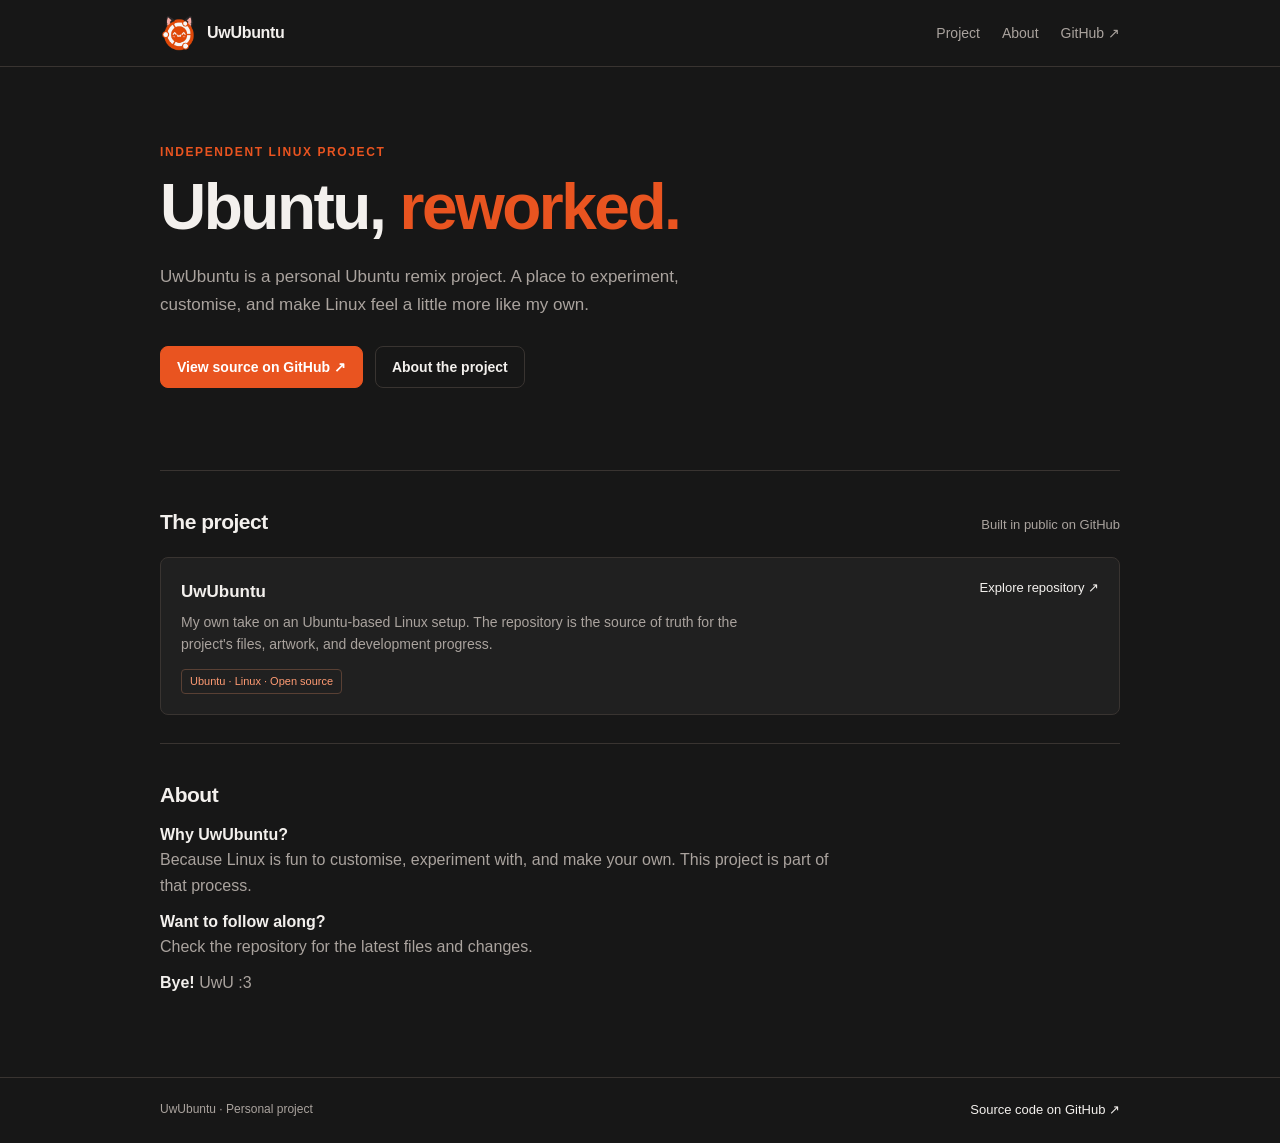
==== index.html @ b1f49d57 "Add farewell message to index.html" ====
<!DOCTYPE html>
<html lang="en">
<head>
  <meta charset="UTF-8">
  <meta name="viewport" content="width=device-width, initial-scale=1">
  <meta name="theme-color" content="#171717">
  <meta name="description" content="UwUbuntu — a personal Ubuntu remix project.">
  <title>UwUbuntu — Ubuntu, reworked.</title>

  <style>
    :root {
      color-scheme: dark;
      --bg: #171717;
      --panel: #202020;
      --panel-hover: #292929;
      --text: #f3f0ed;
      --muted: #aaa39e;
      --orange: #e95420;
      --border: #393431;
      --radius: 8px;
    }

    * {
      box-sizing: border-box;
    }

    html {
      scroll-behavior: smooth;
    }

    body {
      margin: 0;
      background: var(--bg);
      color: var(--text);
      font-family: Ubuntu, "Segoe UI", sans-serif;
      line-height: 1.6;
    }

    a {
      color: inherit;
      text-decoration: none;
    }

    a:focus-visible {
      outline: 2px solid var(--orange);
      outline-offset: 4px;
    }

    .wrap {
      width: min(100% - 40px, 960px);
      margin-inline: auto;
    }

    header {
      border-bottom: 1px solid var(--border);
    }

    .nav {
      min-height: 66px;
      display: flex;
      align-items: center;
      justify-content: space-between;
      gap: 20px;
    }

    .brand {
      display: inline-flex;
      align-items: center;
      gap: 11px;
      font-weight: 700;
      letter-spacing: -0.3px;
    }

    .brand img {
      display: block;
      width: 36px;
      height: 36px;
      object-fit: contain;
    }

    .nav-links {
      display: flex;
      flex-wrap: wrap;
      gap: 22px;
      font-size: 14px;
      color: var(--muted);
    }

    .nav-links a:hover,
    .text-link:hover {
      color: var(--orange);
    }

    main {
      padding-bottom: 72px;
    }

    .intro {
      padding: 76px 0 54px;
      max-width: 720px;
    }

    .eyebrow {
      margin: 0 0 12px;
      color: var(--orange);
      font-size: 12px;
      font-weight: 700;
      letter-spacing: 1.6px;
      text-transform: uppercase;
    }

    h1 {
      max-width: 650px;
      margin: 0;
      font-size: clamp(38px, 7vw, 64px);
      line-height: 1.05;
      letter-spacing: -2.5px;
    }

    h1 span {
      color: var(--orange);
    }

    .lead {
      max-width: 580px;
      margin: 22px 0 0;
      color: var(--muted);
      font-size: 17px;
    }

    .actions {
      display: flex;
      flex-wrap: wrap;
      gap: 12px;
      margin-top: 28px;
    }

    .button {
      display: inline-flex;
      min-height: 42px;
      align-items: center;
      justify-content: center;
      padding: 9px 16px;
      border: 1px solid var(--border);
      border-radius: var(--radius);
      font-size: 14px;
      font-weight: 700;
      transition: background 140ms ease, border-color 140ms ease;
    }

    .button-primary {
      background: var(--orange);
      border-color: var(--orange);
      color: #fff;
    }

    .button-primary:hover {
      background: #f06430;
      border-color: #f06430;
    }

    .button-secondary:hover {
      background: var(--panel-hover);
      border-color: #62534c;
    }

    .section {
      padding-top: 34px;
      margin-top: 28px;
      border-top: 1px solid var(--border);
    }

    .section-heading {
      display: flex;
      flex-wrap: wrap;
      align-items: baseline;
      justify-content: space-between;
      gap: 12px;
      margin-bottom: 18px;
    }

    h2 {
      margin: 0;
      font-size: 21px;
      letter-spacing: -0.5px;
    }

    .section-note {
      margin: 0;
      color: var(--muted);
      font-size: 13px;
    }

    .project-row {
      display: grid;
      grid-template-columns: 1fr auto;
      align-items: start;
      gap: 20px;
      padding: 20px;
      background: var(--panel);
      border: 1px solid var(--border);
      border-radius: var(--radius);
    }

    .project-row h3 {
      margin: 0 0 6px;
      font-size: 17px;
    }

    .project-row p {
      max-width: 590px;
      margin: 0;
      color: var(--muted);
      font-size: 14px;
    }

    .tag {
      display: inline-block;
      margin-top: 13px;
      padding: 3px 8px;
      border: 1px solid #594034;
      border-radius: 4px;
      color: #ff9b73;
      font-size: 11px;
    }

    .text-link {
      color: var(--text);
      font-size: 13px;
      white-space: nowrap;
    }

    .about {
      max-width: 680px;
      color: var(--muted);
    }

    .about p {
      margin: 10px 0;
    }

    .about strong {
      color: var(--text);
      font-weight: 600;
    }

    footer {
      border-top: 1px solid var(--border);
    }

    .footer-inner {
      display: flex;
      flex-wrap: wrap;
      justify-content: space-between;
      gap: 12px;
      padding-block: 22px;
      color: var(--muted);
      font-size: 12px;
    }

    @media (max-width: 560px) {
      .wrap {
        width: min(100% - 28px, 960px);
      }

      .nav {
        align-items: flex-start;
        flex-direction: column;
        padding-block: 16px;
      }

      .nav-links {
        gap: 16px;
      }

      .intro {
        padding-top: 56px;
      }

      h1 {
        letter-spacing: -1.6px;
      }

      .project-row {
        grid-template-columns: 1fr;
      }

      .text-link {
        white-space: normal;
      }
    }

    @media (prefers-reduced-motion: reduce) {
      html {
        scroll-behavior: auto;
      }

      *,
      *::before,
      *::after {
        transition: none !important;
      }
    }
  </style>
</head>

<body>
  <header>
    <div class="wrap nav">
      <a class="brand" href="#" aria-label="UwUbuntu home">
        <img src="art/logo.png" alt="UwUbuntu logo">
        <span>UwUbuntu</span>
      </a>

      <nav class="nav-links" aria-label="Main navigation">
        <a href="#project">Project</a>
        <a href="#about">About</a>
        <a href="https://github.com/psekiewicz/UwUbuntu"
           target="_blank"
           rel="noopener noreferrer">GitHub ↗</a>
      </nav>
    </div>
  </header>

  <main class="wrap">
    <section class="intro">
      <p class="eyebrow">Independent Linux project</p>

      <h1>Ubuntu, <span>reworked.</span></h1>

      <p class="lead">
        UwUbuntu is a personal Ubuntu remix project.
        A place to experiment, customise, and make Linux feel a little more
        like my own.
      </p>

      <div class="actions">
        <a class="button button-primary"
           href="https://github.com/psekiewicz/UwUbuntu"
           target="_blank"
           rel="noopener noreferrer">
          View source on GitHub ↗
        </a>

        <a class="button button-secondary" href="#about">
          About the project
        </a>
      </div>
    </section>

    <section class="section" id="project">
      <div class="section-heading">
        <h2>The project</h2>
        <p class="section-note">Built in public on GitHub</p>
      </div>

      <article class="project-row">
        <div>
          <h3>UwUbuntu</h3>

          <p>
            My own take on an Ubuntu-based Linux setup. The repository is
            the source of truth for the project's files, artwork, and
            development progress.
          </p>

          <span class="tag">Ubuntu · Linux · Open source</span>
        </div>

        <a class="text-link"
           href="https://github.com/psekiewicz/UwUbuntu"
           target="_blank"
           rel="noopener noreferrer">
          Explore repository ↗
        </a>
      </article>
    </section>

    <section class="section" id="about">
      <h2>About</h2>

      <div class="about">
        <p>
          <strong>Why UwUbuntu?</strong><br>
          Because Linux is fun to customise, experiment with, and make your
          own. This project is part of that process.
        </p>

        <p>
          <strong>Want to follow along?</strong><br>
          Check the repository for the latest files and changes.
        </p>

        <p>
          <strong>Bye!</strong>
          UwU :3
        </p>
      </div>
    </section>
  </main>

  <footer>
    <div class="wrap footer-inner">
      <span>UwUbuntu · Personal project</span>

      <a class="text-link"
         href="https://github.com/psekiewicz/UwUbuntu"
         target="_blank"
         rel="noopener noreferrer">
        Source code on GitHub ↗
      </a>
    </div>
  </footer>
</body>
</html>
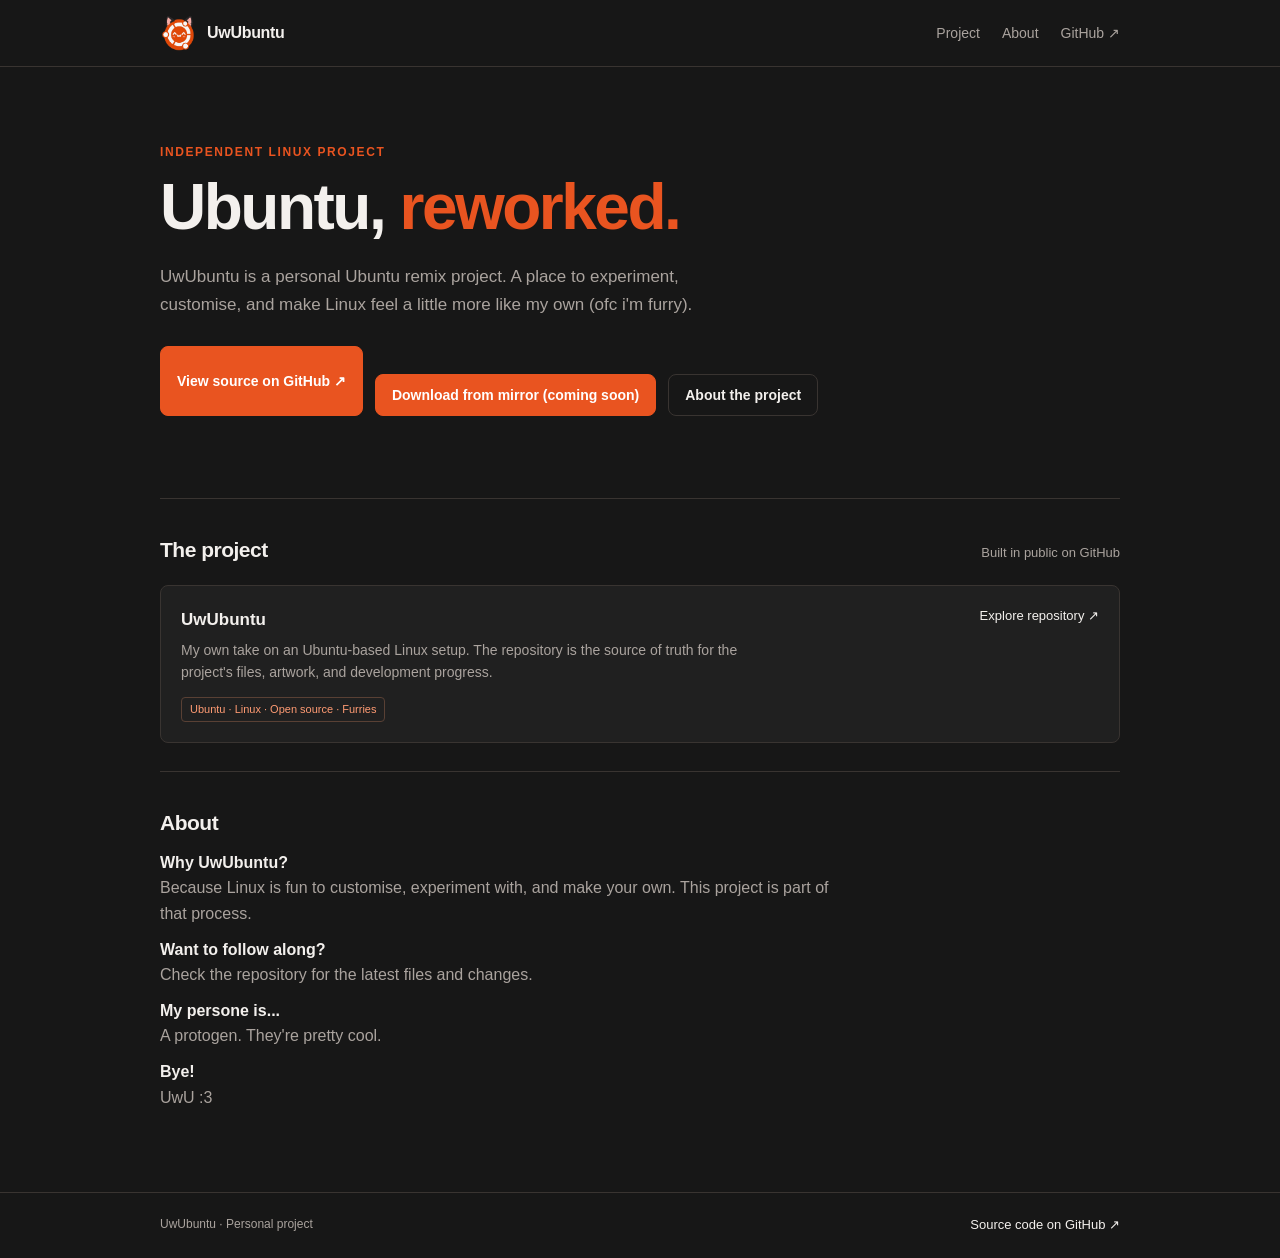
==== commit b9b2739a: "Modify project description and add download link Updated project description and added a download li" ====
--- a/index.html
+++ b/index.html
@@ -332,7 +332,7 @@
       <p class="lead">
         UwUbuntu is a personal Ubuntu remix project.
         A place to experiment, customise, and make Linux feel a little more
-        like my own.
+        like my own (ofc i'm furry).
       </p>
 
       <div class="actions">
@@ -343,6 +343,14 @@
           View source on GitHub ↗
         </a>
 
+      <div class="actions">
+        <a class="button button-primary"
+           href="https://github.com/psekiewicz/UwUbuntu"
+           target="_blank"
+           rel="noopener noreferrer">
+          Download from mirror (coming soon)
+        </a>
+
         <a class="button button-secondary" href="#about">
           About the project
         </a>
@@ -365,7 +373,7 @@
             development progress.
           </p>
 
-          <span class="tag">Ubuntu · Linux · Open source</span>
+          <span class="tag">Ubuntu · Linux · Open source · Furries</span>
         </div>
 
         <a class="text-link"
@@ -393,7 +401,12 @@
         </p>
 
         <p>
-          <strong>Bye!</strong>
+          <strong>My persone is...</strong><br>
+          A protogen. They're pretty cool.
+        </p>
+
+        <p>
+          <strong>Bye!</strong><br>
           UwU :3
         </p>
       </div>
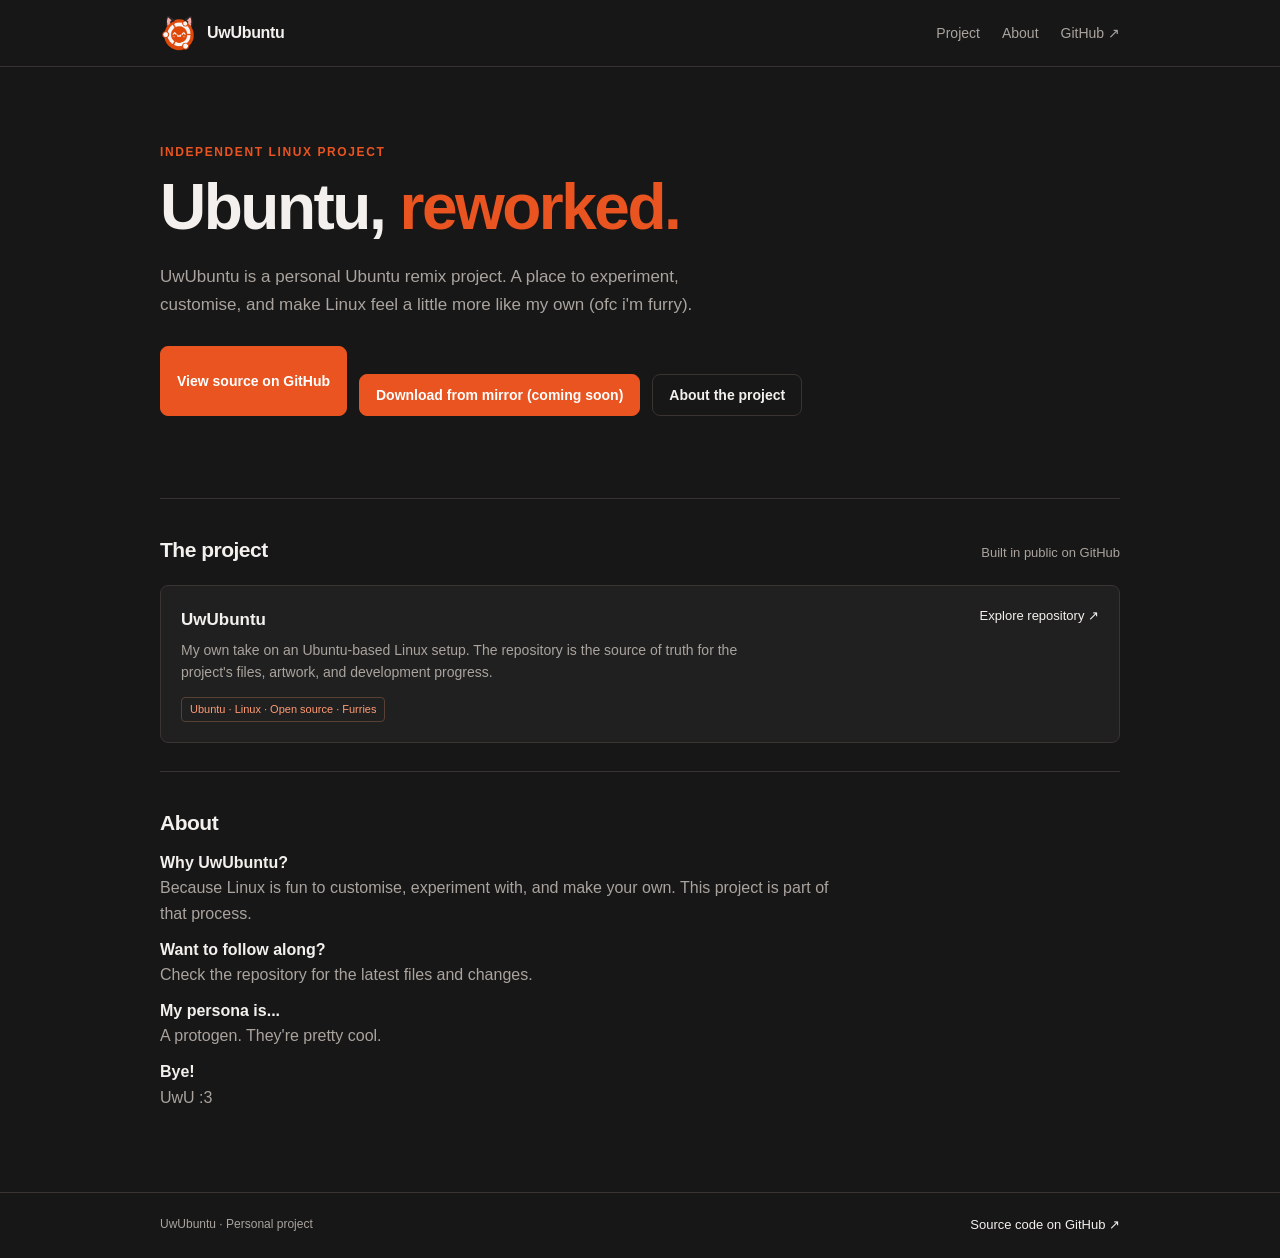
==== commit c39abfc3: "Fix typo in index.html and update link text" ====
--- a/index.html
+++ b/index.html
@@ -340,7 +340,7 @@
            href="https://github.com/psekiewicz/UwUbuntu"
            target="_blank"
            rel="noopener noreferrer">
-          View source on GitHub ↗
+          View source on GitHub
         </a>
 
       <div class="actions">
@@ -401,7 +401,7 @@
         </p>
 
         <p>
-          <strong>My persone is...</strong><br>
+          <strong>My persona is...</strong><br>
           A protogen. They're pretty cool.
         </p>
 
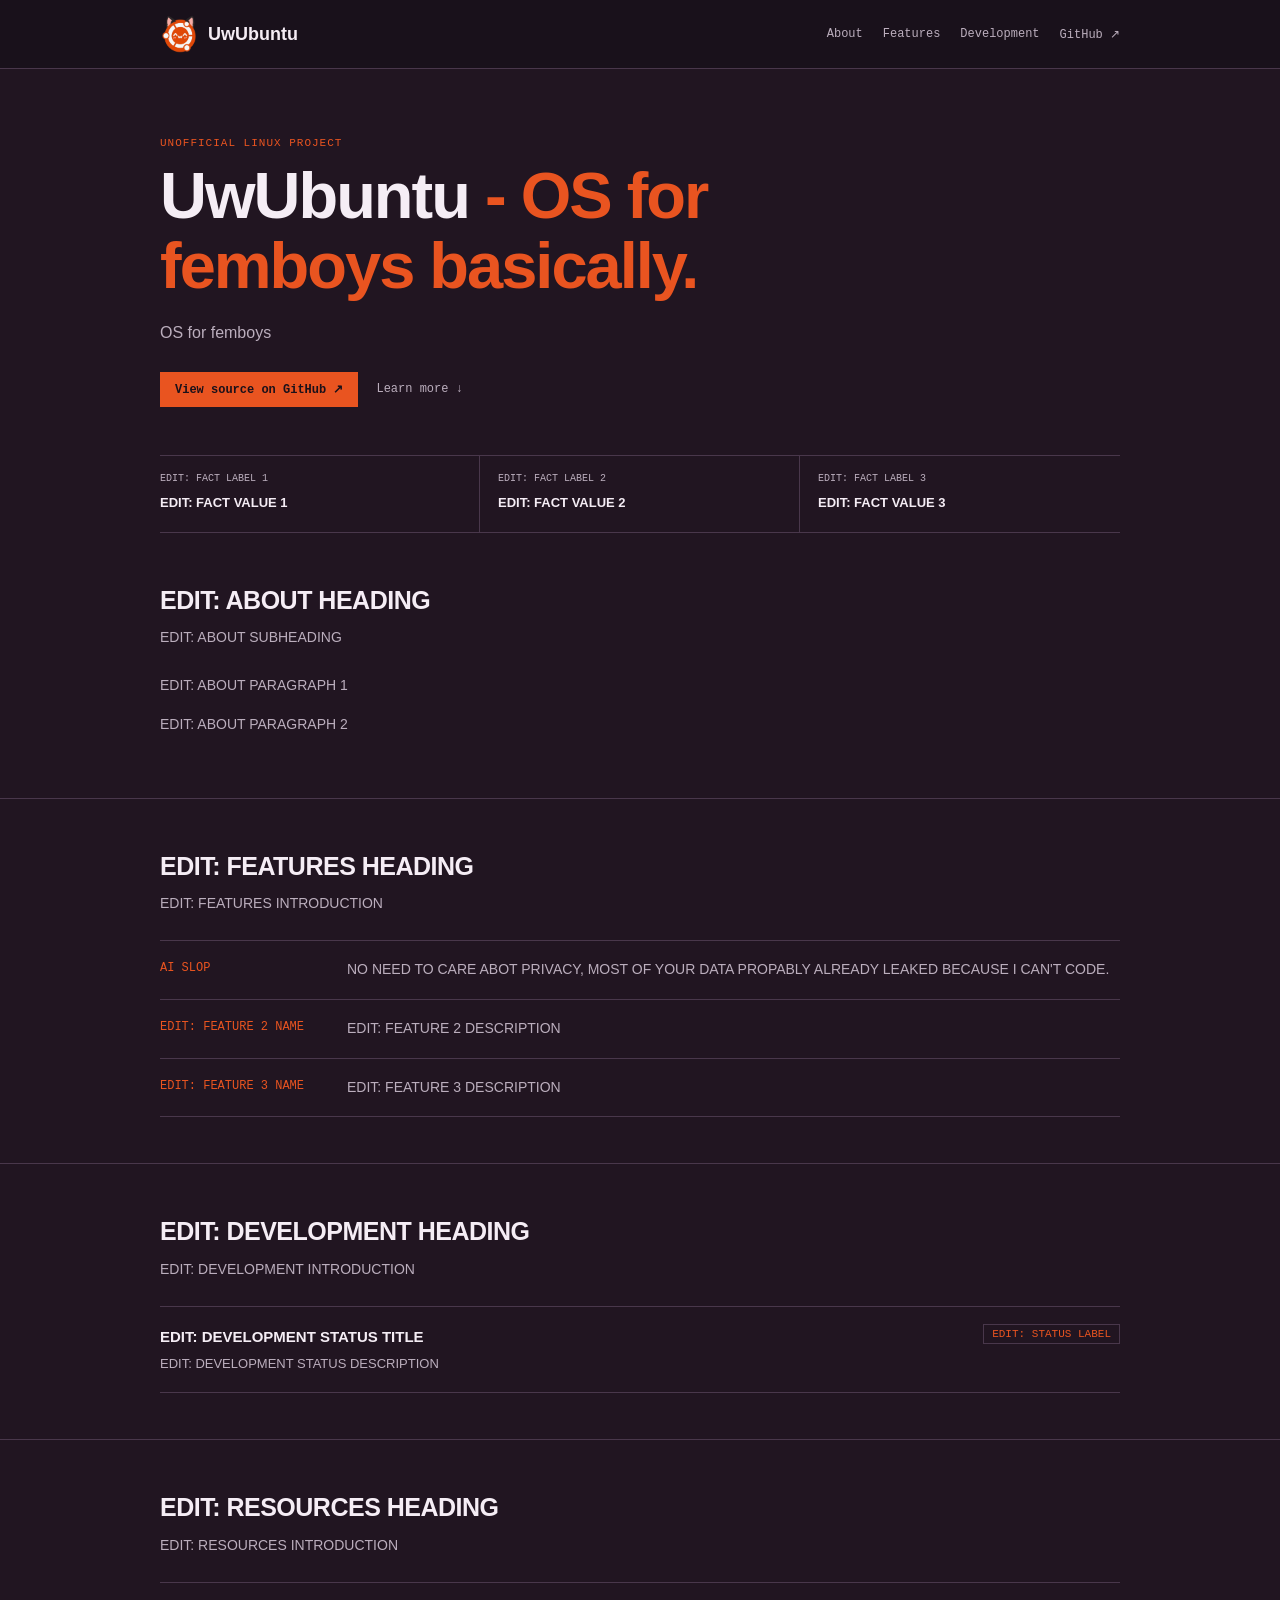
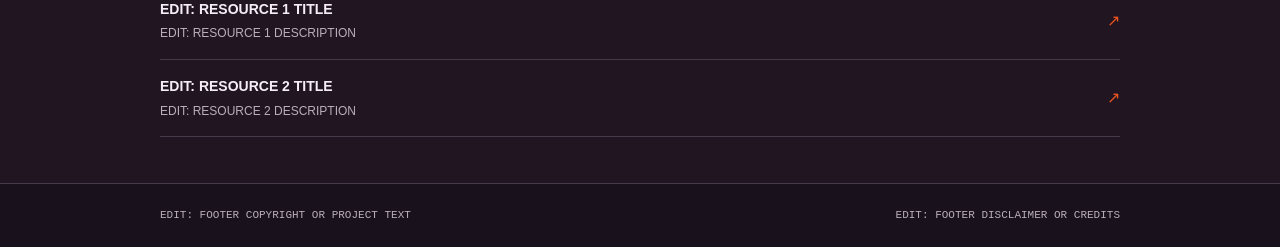
==== commit 183d658f: "Revise HTML structure and update project details Updated theme color, title, and description for UwU" ====
--- a/index.html
+++ b/index.html
@@ -4,21 +4,26 @@
 <head>
   <meta charset="UTF-8">
   <meta name="viewport" content="width=device-width, initial-scale=1">
-  <meta name="theme-color" content="#171717">
-  <meta name="description" content="UwUbuntu — a personal Ubuntu remix project.">
-  <title>UwUbuntu — Ubuntu, reworked.</title>
+  <meta name="theme-color" content="#211521">
+
+  <!-- EDIT: PAGE TITLE -->
+  <title>UwUbuntu — Furry Edition</title>
+
+  <!-- EDIT: PAGE DESCRIPTION -->
+  <meta name="description"
+        content="UwUbuntu — an unofficial, furry-themed Ubuntu continuation project.">
 
   <style>
     :root {
-      color-scheme: dark;
-      --bg: #171717;
-      --panel: #202020;
-      --panel-hover: #292929;
-      --text: #f3f0ed;
-      --muted: #aaa39e;
+      --bg: #211521;
+      --surface: #2b202d;
+      --text: #f5edf5;
+      --muted: #bbaebd;
       --orange: #e95420;
-      --border: #393431;
-      --radius: 8px;
+      --border: #49374b;
+      --width: 960px;
+      --mono: "Cascadia Code", Consolas, monospace;
+      --sans: Ubuntu, "Segoe UI", sans-serif;
     }
 
     * {
@@ -27,14 +32,14 @@
 
     html {
       scroll-behavior: smooth;
+      scroll-padding-top: 80px;
     }
 
     body {
       margin: 0;
       background: var(--bg);
       color: var(--text);
-      font-family: Ubuntu, "Segoe UI", sans-serif;
-      line-height: 1.6;
+      font: 16px/1.7 var(--sans);
     }
 
     a {
@@ -42,252 +47,332 @@
       text-decoration: none;
     }
 
+    a:hover {
+      color: var(--orange);
+    }
+
     a:focus-visible {
       outline: 2px solid var(--orange);
       outline-offset: 4px;
     }
 
-    .wrap {
-      width: min(100% - 40px, 960px);
+    .container {
+      width: min(calc(100% - 36px), var(--width));
       margin-inline: auto;
     }
 
+    /* HEADER */
+
     header {
-      border-bottom: 1px solid var(--border);
-    }
-
-    .nav {
-      min-height: 66px;
+      background: #19111b;
+      border-bottom: 1px solid var(--border);
+    }
+
+    .topbar {
+      min-height: 68px;
       display: flex;
       align-items: center;
       justify-content: space-between;
+      gap: 24px;
+    }
+
+    .brand {
+      display: flex;
+      align-items: center;
+      gap: 10px;
+      font-weight: 700;
+      font-size: 18px;
+    }
+
+    .brand img {
+      width: 38px;
+      height: 38px;
+      object-fit: contain;
+    }
+
+    .nav {
+      display: flex;
+      flex-wrap: wrap;
       gap: 20px;
-    }
-
-    .brand {
-      display: inline-flex;
-      align-items: center;
-      gap: 11px;
-      font-weight: 700;
-      letter-spacing: -0.3px;
-    }
-
-    .brand img {
-      display: block;
-      width: 36px;
-      height: 36px;
-      object-fit: contain;
-    }
-
-    .nav-links {
-      display: flex;
-      flex-wrap: wrap;
-      gap: 22px;
-      font-size: 14px;
-      color: var(--muted);
-    }
-
-    .nav-links a:hover,
-    .text-link:hover {
-      color: var(--orange);
-    }
-
-    main {
-      padding-bottom: 72px;
-    }
+      font: 12px var(--mono);
+      color: var(--muted);
+    }
+
+    /* INTRO */
 
     .intro {
-      padding: 76px 0 54px;
-      max-width: 720px;
+      padding: 68px 0 48px;
+      border-bottom: 1px solid var(--border);
     }
 
     .eyebrow {
       margin: 0 0 12px;
       color: var(--orange);
-      font-size: 12px;
-      font-weight: 700;
-      letter-spacing: 1.6px;
+      font: 11px var(--mono);
+      letter-spacing: 1px;
       text-transform: uppercase;
     }
 
     h1 {
-      max-width: 650px;
+      max-width: 700px;
       margin: 0;
-      font-size: clamp(38px, 7vw, 64px);
-      line-height: 1.05;
-      letter-spacing: -2.5px;
+      font-size: clamp(38px, 6vw, 65px);
+      line-height: 1.08;
+      letter-spacing: -2px;
     }
 
     h1 span {
       color: var(--orange);
     }
 
-    .lead {
-      max-width: 580px;
-      margin: 22px 0 0;
-      color: var(--muted);
-      font-size: 17px;
+    .intro-text {
+      max-width: 650px;
+      margin: 18px 0 0;
+      color: var(--muted);
+      font-size: 16px;
     }
 
     .actions {
       display: flex;
+      flex-wrap: wrap;
+      align-items: center;
+      gap: 18px;
+      margin-top: 25px;
+    }
+
+    .button {
+      display: inline-block;
+      padding: 9px 14px;
+      background: var(--orange);
+      color: #1b111a;
+      border: 1px solid var(--orange);
+      font: 700 12px var(--mono);
+    }
+
+    .button:hover {
+      background: #ff7648;
+      color: #1b111a;
+    }
+
+    .secondary-link {
+      color: var(--muted);
+      font: 12px var(--mono);
+    }
+
+    /* PROJECT INFO */
+
+    .facts {
+      display: grid;
+      grid-template-columns: repeat(3, minmax(0, 1fr));
+      border-bottom: 1px solid var(--border);
+    }
+
+    .fact {
+      padding: 17px 18px;
+      border-right: 1px solid var(--border);
+    }
+
+    .fact:first-child {
+      padding-left: 0;
+    }
+
+    .fact:last-child {
+      border-right: 0;
+    }
+
+    .fact-label {
+      display: block;
+      color: var(--muted);
+      font: 10px var(--mono);
+      text-transform: uppercase;
+      margin-bottom: 4px;
+    }
+
+    .fact-value {
+      font-size: 13px;
+      font-weight: 600;
+    }
+
+    /* SECTIONS */
+
+    .section {
+      padding: 46px 0;
+      border-bottom: 1px solid var(--border);
+    }
+
+    .section-title {
+      margin: 0 0 5px;
+      font-size: 25px;
+      letter-spacing: -0.5px;
+    }
+
+    .section-subtitle {
+      margin: 0 0 24px;
+      color: var(--muted);
+      font-size: 14px;
+    }
+
+    .copy {
+      max-width: 720px;
+      color: var(--muted);
+      font-size: 14px;
+    }
+
+    .copy p {
+      margin: 0 0 15px;
+    }
+
+    .copy strong {
+      color: var(--text);
+    }
+
+    /* SIMPLE FEATURE LIST */
+
+    .feature-list {
+      border-top: 1px solid var(--border);
+    }
+
+    .feature {
+      display: grid;
+      grid-template-columns: 165px minmax(0, 1fr);
+      gap: 22px;
+      padding: 17px 0;
+      border-bottom: 1px solid var(--border);
+    }
+
+    .feature-name {
+      color: var(--orange);
+      font: 12px/1.7 var(--mono);
+    }
+
+    .feature p {
+      margin: 0;
+      color: var(--muted);
+      font-size: 14px;
+    }
+
+    /* STATUS */
+
+    .status-line {
+      display: flex;
+      align-items: flex-start;
+      justify-content: space-between;
+      flex-wrap: wrap;
+      gap: 16px;
+      padding: 17px 0;
+      border-top: 1px solid var(--border);
+      border-bottom: 1px solid var(--border);
+    }
+
+    .status-line strong {
+      display: block;
+      font-size: 15px;
+    }
+
+    .status-line p {
+      margin: 4px 0 0;
+      color: var(--muted);
+      font-size: 13px;
+    }
+
+    .status-tag {
+      padding: 3px 8px;
+      border: 1px solid var(--border);
+      color: var(--orange);
+      font: 11px var(--mono);
+      white-space: nowrap;
+    }
+
+    /* LINKS */
+
+    .resource-link {
+      display: flex;
+      align-items: center;
+      justify-content: space-between;
+      gap: 18px;
+      padding: 15px 0;
+      border-top: 1px solid var(--border);
+    }
+
+    .resource-link:last-child {
+      border-bottom: 1px solid var(--border);
+    }
+
+    .resource-link strong {
+      display: block;
+      font-size: 14px;
+    }
+
+    .resource-link small {
+      display: block;
+      margin-top: 2px;
+      color: var(--muted);
+      font-size: 12px;
+    }
+
+    .arrow {
+      color: var(--orange);
+    }
+
+    /* FOOTER */
+
+    footer {
+      padding: 22px 0;
+      background: #19111b;
+    }
+
+    .footer-content {
+      display: flex;
+      justify-content: space-between;
       flex-wrap: wrap;
       gap: 12px;
-      margin-top: 28px;
-    }
-
-    .button {
-      display: inline-flex;
-      min-height: 42px;
-      align-items: center;
-      justify-content: center;
-      padding: 9px 16px;
-      border: 1px solid var(--border);
-      border-radius: var(--radius);
-      font-size: 14px;
-      font-weight: 700;
-      transition: background 140ms ease, border-color 140ms ease;
-    }
-
-    .button-primary {
-      background: var(--orange);
-      border-color: var(--orange);
-      color: #fff;
-    }
-
-    .button-primary:hover {
-      background: #f06430;
-      border-color: #f06430;
-    }
-
-    .button-secondary:hover {
-      background: var(--panel-hover);
-      border-color: #62534c;
-    }
-
-    .section {
-      padding-top: 34px;
-      margin-top: 28px;
-      border-top: 1px solid var(--border);
-    }
-
-    .section-heading {
-      display: flex;
-      flex-wrap: wrap;
-      align-items: baseline;
-      justify-content: space-between;
-      gap: 12px;
-      margin-bottom: 18px;
-    }
-
-    h2 {
-      margin: 0;
-      font-size: 21px;
-      letter-spacing: -0.5px;
-    }
-
-    .section-note {
-      margin: 0;
-      color: var(--muted);
-      font-size: 13px;
-    }
-
-    .project-row {
-      display: grid;
-      grid-template-columns: 1fr auto;
-      align-items: start;
-      gap: 20px;
-      padding: 20px;
-      background: var(--panel);
-      border: 1px solid var(--border);
-      border-radius: var(--radius);
-    }
-
-    .project-row h3 {
-      margin: 0 0 6px;
-      font-size: 17px;
-    }
-
-    .project-row p {
-      max-width: 590px;
-      margin: 0;
-      color: var(--muted);
-      font-size: 14px;
-    }
-
-    .tag {
-      display: inline-block;
-      margin-top: 13px;
-      padding: 3px 8px;
-      border: 1px solid #594034;
-      border-radius: 4px;
-      color: #ff9b73;
-      font-size: 11px;
-    }
-
-    .text-link {
-      color: var(--text);
-      font-size: 13px;
-      white-space: nowrap;
-    }
-
-    .about {
-      max-width: 680px;
-      color: var(--muted);
-    }
-
-    .about p {
-      margin: 10px 0;
-    }
-
-    .about strong {
-      color: var(--text);
-      font-weight: 600;
-    }
-
-    footer {
-      border-top: 1px solid var(--border);
-    }
-
-    .footer-inner {
-      display: flex;
-      flex-wrap: wrap;
-      justify-content: space-between;
-      gap: 12px;
-      padding-block: 22px;
-      color: var(--muted);
-      font-size: 12px;
-    }
-
-    @media (max-width: 560px) {
-      .wrap {
-        width: min(100% - 28px, 960px);
-      }
-
-      .nav {
+      color: var(--muted);
+      font: 11px/1.7 var(--mono);
+    }
+
+    @media (max-width: 600px) {
+      .topbar {
         align-items: flex-start;
         flex-direction: column;
-        padding-block: 16px;
-      }
-
-      .nav-links {
-        gap: 16px;
+        justify-content: center;
+        padding: 13px 0;
+        gap: 12px;
+      }
+
+      .nav {
+        gap: 14px;
       }
 
       .intro {
-        padding-top: 56px;
+        padding-top: 48px;
       }
 
       h1 {
-        letter-spacing: -1.6px;
-      }
-
-      .project-row {
+        letter-spacing: -1.3px;
+      }
+
+      .facts {
         grid-template-columns: 1fr;
       }
 
-      .text-link {
-        white-space: normal;
+      .fact,
+      .fact:first-child {
+        padding: 12px 0;
+        border-right: 0;
+        border-bottom: 1px solid var(--border);
+      }
+
+      .fact:last-child {
+        border-bottom: 0;
+      }
+
+      .feature {
+        grid-template-columns: 1fr;
+        gap: 4px;
+      }
+
+      .section {
+        padding: 36px 0;
       }
     }
 
@@ -295,135 +380,201 @@
       html {
         scroll-behavior: auto;
       }
-
-      *,
-      *::before,
-      *::after {
-        transition: none !important;
-      }
     }
   </style>
 </head>
 
 <body>
+
+  <!-- HEADER -->
   <header>
-    <div class="wrap nav">
-      <a class="brand" href="#" aria-label="UwUbuntu home">
-        <img src="art/logo.png" alt="UwUbuntu logo">
+    <div class="container topbar">
+
+      <a class="brand" href="#">
+        <img src="art/logo.png" alt="">
         <span>UwUbuntu</span>
       </a>
 
-      <nav class="nav-links" aria-label="Main navigation">
-        <a href="#project">Project</a>
+      <nav class="nav" aria-label="Main navigation">
         <a href="#about">About</a>
+        <a href="#features">Features</a>
+        <a href="#development">Development</a>
         <a href="https://github.com/psekiewicz/UwUbuntu"
-           target="_blank"
-           rel="noopener noreferrer">GitHub ↗</a>
+           target="_blank" rel="noopener noreferrer">GitHub ↗</a>
       </nav>
+
     </div>
   </header>
 
-  <main class="wrap">
-    <section class="intro">
-      <p class="eyebrow">Independent Linux project</p>
-
-      <h1>Ubuntu, <span>reworked.</span></h1>
-
-      <p class="lead">
-        UwUbuntu is a personal Ubuntu remix project.
-        A place to experiment, customise, and make Linux feel a little more
-        like my own (ofc i'm furry).
+  <main>
+
+    <!-- INTRO: SEARCH FOR "EDIT: MAIN HEADING" -->
+    <section class="container intro">
+
+      <!-- EDIT: EYEBROW TEXT -->
+      <p class="eyebrow">Unofficial Linux project</p>
+
+      <!-- EDIT: MAIN HEADING -->
+      <h1>UwUbuntu <span>- OS for femboys basically.</span></h1>
+
+      <!-- EDIT: INTRODUCTION -->
+      <p class="intro-text">
+        OS for femboys
+        <!-- Add your own introduction here. -->
       </p>
 
       <div class="actions">
-        <a class="button button-primary"
+        <!-- EDIT: PRIMARY BUTTON TEXT -->
+        <a class="button"
            href="https://github.com/psekiewicz/UwUbuntu"
-           target="_blank"
-           rel="noopener noreferrer">
-          View source on GitHub
+           target="_blank" rel="noopener noreferrer">
+          View source on GitHub ↗
         </a>
 
-      <div class="actions">
-        <a class="button button-primary"
+        <!-- EDIT: SECONDARY LINK TEXT -->
+        <a class="secondary-link" href="#about">
+          Learn more ↓
+        </a>
+      </div>
+
+    </section>
+
+    <!-- QUICK FACTS: SEARCH FOR "EDIT: PROJECT FACTS" -->
+    <section class="container facts" aria-label="Project facts">
+
+      <div class="fact">
+        <span class="fact-label">EDIT: FACT LABEL 1</span>
+        <span class="fact-value">EDIT: FACT VALUE 1</span>
+      </div>
+
+      <div class="fact">
+        <span class="fact-label">EDIT: FACT LABEL 2</span>
+        <span class="fact-value">EDIT: FACT VALUE 2</span>
+      </div>
+
+      <div class="fact">
+        <span class="fact-label">EDIT: FACT LABEL 3</span>
+        <span class="fact-value">EDIT: FACT VALUE 3</span>
+      </div>
+
+    </section>
+
+    <!-- ABOUT: SEARCH FOR "EDIT: ABOUT SECTION" -->
+    <section class="section" id="about">
+      <div class="container">
+
+        <h2 class="section-title">EDIT: ABOUT HEADING</h2>
+
+        <p class="section-subtitle">
+          EDIT: ABOUT SUBHEADING
+        </p>
+
+        <div class="copy">
+          <p>
+            EDIT: ABOUT PARAGRAPH 1
+          </p>
+
+          <p>
+            EDIT: ABOUT PARAGRAPH 2
+          </p>
+        </div>
+
+      </div>
+    </section>
+
+    <!-- FEATURES: SEARCH FOR "EDIT: FEATURES SECTION" -->
+    <section class="section" id="features">
+      <div class="container">
+
+        <h2 class="section-title">EDIT: FEATURES HEADING</h2>
+
+        <p class="section-subtitle">
+          EDIT: FEATURES INTRODUCTION
+        </p>
+
+        <div class="feature-list">
+
+          <article class="feature">
+            <div class="feature-name">AI SLOP</div>
+            <p>NO NEED TO CARE ABOT PRIVACY, MOST OF YOUR DATA PROPABLY ALREADY LEAKED BECAUSE I CAN'T CODE.</p>
+          </article>
+
+          <article class="feature">
+            <div class="feature-name">EDIT: FEATURE 2 NAME</div>
+            <p>EDIT: FEATURE 2 DESCRIPTION</p>
+          </article>
+
+          <article class="feature">
+            <div class="feature-name">EDIT: FEATURE 3 NAME</div>
+            <p>EDIT: FEATURE 3 DESCRIPTION</p>
+          </article>
+
+        </div>
+      </div>
+    </section>
+
+    <!-- DEVELOPMENT: SEARCH FOR "EDIT: DEVELOPMENT SECTION" -->
+    <section class="section" id="development">
+      <div class="container">
+
+        <h2 class="section-title">EDIT: DEVELOPMENT HEADING</h2>
+
+        <p class="section-subtitle">
+          EDIT: DEVELOPMENT INTRODUCTION
+        </p>
+
+        <div class="status-line">
+          <div>
+            <strong>EDIT: DEVELOPMENT STATUS TITLE</strong>
+            <p>EDIT: DEVELOPMENT STATUS DESCRIPTION</p>
+          </div>
+
+          <span class="status-tag">EDIT: STATUS LABEL</span>
+        </div>
+
+      </div>
+    </section>
+
+    <!-- LINKS: SEARCH FOR "EDIT: RESOURCES SECTION" -->
+    <section class="section" id="resources">
+      <div class="container">
+
+        <h2 class="section-title">EDIT: RESOURCES HEADING</h2>
+
+        <p class="section-subtitle">
+          EDIT: RESOURCES INTRODUCTION
+        </p>
+
+        <a class="resource-link"
            href="https://github.com/psekiewicz/UwUbuntu"
-           target="_blank"
-           rel="noopener noreferrer">
-          Download from mirror (coming soon)
+           target="_blank" rel="noopener noreferrer">
+          <span>
+            <strong>EDIT: RESOURCE 1 TITLE</strong>
+            <small>EDIT: RESOURCE 1 DESCRIPTION</small>
+          </span>
+          <span class="arrow">↗</span>
         </a>
 
-        <a class="button button-secondary" href="#about">
-          About the project
+        <a class="resource-link" href="#">
+          <span>
+            <strong>EDIT: RESOURCE 2 TITLE</strong>
+            <small>EDIT: RESOURCE 2 DESCRIPTION</small>
+          </span>
+          <span class="arrow">↗</span>
         </a>
+
       </div>
     </section>
 
-    <section class="section" id="project">
-      <div class="section-heading">
-        <h2>The project</h2>
-        <p class="section-note">Built in public on GitHub</p>
-      </div>
-
-      <article class="project-row">
-        <div>
-          <h3>UwUbuntu</h3>
-
-          <p>
-            My own take on an Ubuntu-based Linux setup. The repository is
-            the source of truth for the project's files, artwork, and
-            development progress.
-          </p>
-
-          <span class="tag">Ubuntu · Linux · Open source · Furries</span>
-        </div>
-
-        <a class="text-link"
-           href="https://github.com/psekiewicz/UwUbuntu"
-           target="_blank"
-           rel="noopener noreferrer">
-          Explore repository ↗
-        </a>
-      </article>
-    </section>
-
-    <section class="section" id="about">
-      <h2>About</h2>
-
-      <div class="about">
-        <p>
-          <strong>Why UwUbuntu?</strong><br>
-          Because Linux is fun to customise, experiment with, and make your
-          own. This project is part of that process.
-        </p>
-
-        <p>
-          <strong>Want to follow along?</strong><br>
-          Check the repository for the latest files and changes.
-        </p>
-
-        <p>
-          <strong>My persona is...</strong><br>
-          A protogen. They're pretty cool.
-        </p>
-
-        <p>
-          <strong>Bye!</strong><br>
-          UwU :3
-        </p>
-      </div>
-    </section>
   </main>
 
+  <!-- FOOTER: SEARCH FOR "EDIT: FOOTER" -->
   <footer>
-    <div class="wrap footer-inner">
-      <span>UwUbuntu · Personal project</span>
-
-      <a class="text-link"
-         href="https://github.com/psekiewicz/UwUbuntu"
-         target="_blank"
-         rel="noopener noreferrer">
-        Source code on GitHub ↗
-      </a>
+    <div class="container footer-content">
+      <span>EDIT: FOOTER COPYRIGHT OR PROJECT TEXT</span>
+      <span>EDIT: FOOTER DISCLAIMER OR CREDITS</span>
     </div>
   </footer>
+
 </body>
 </html>
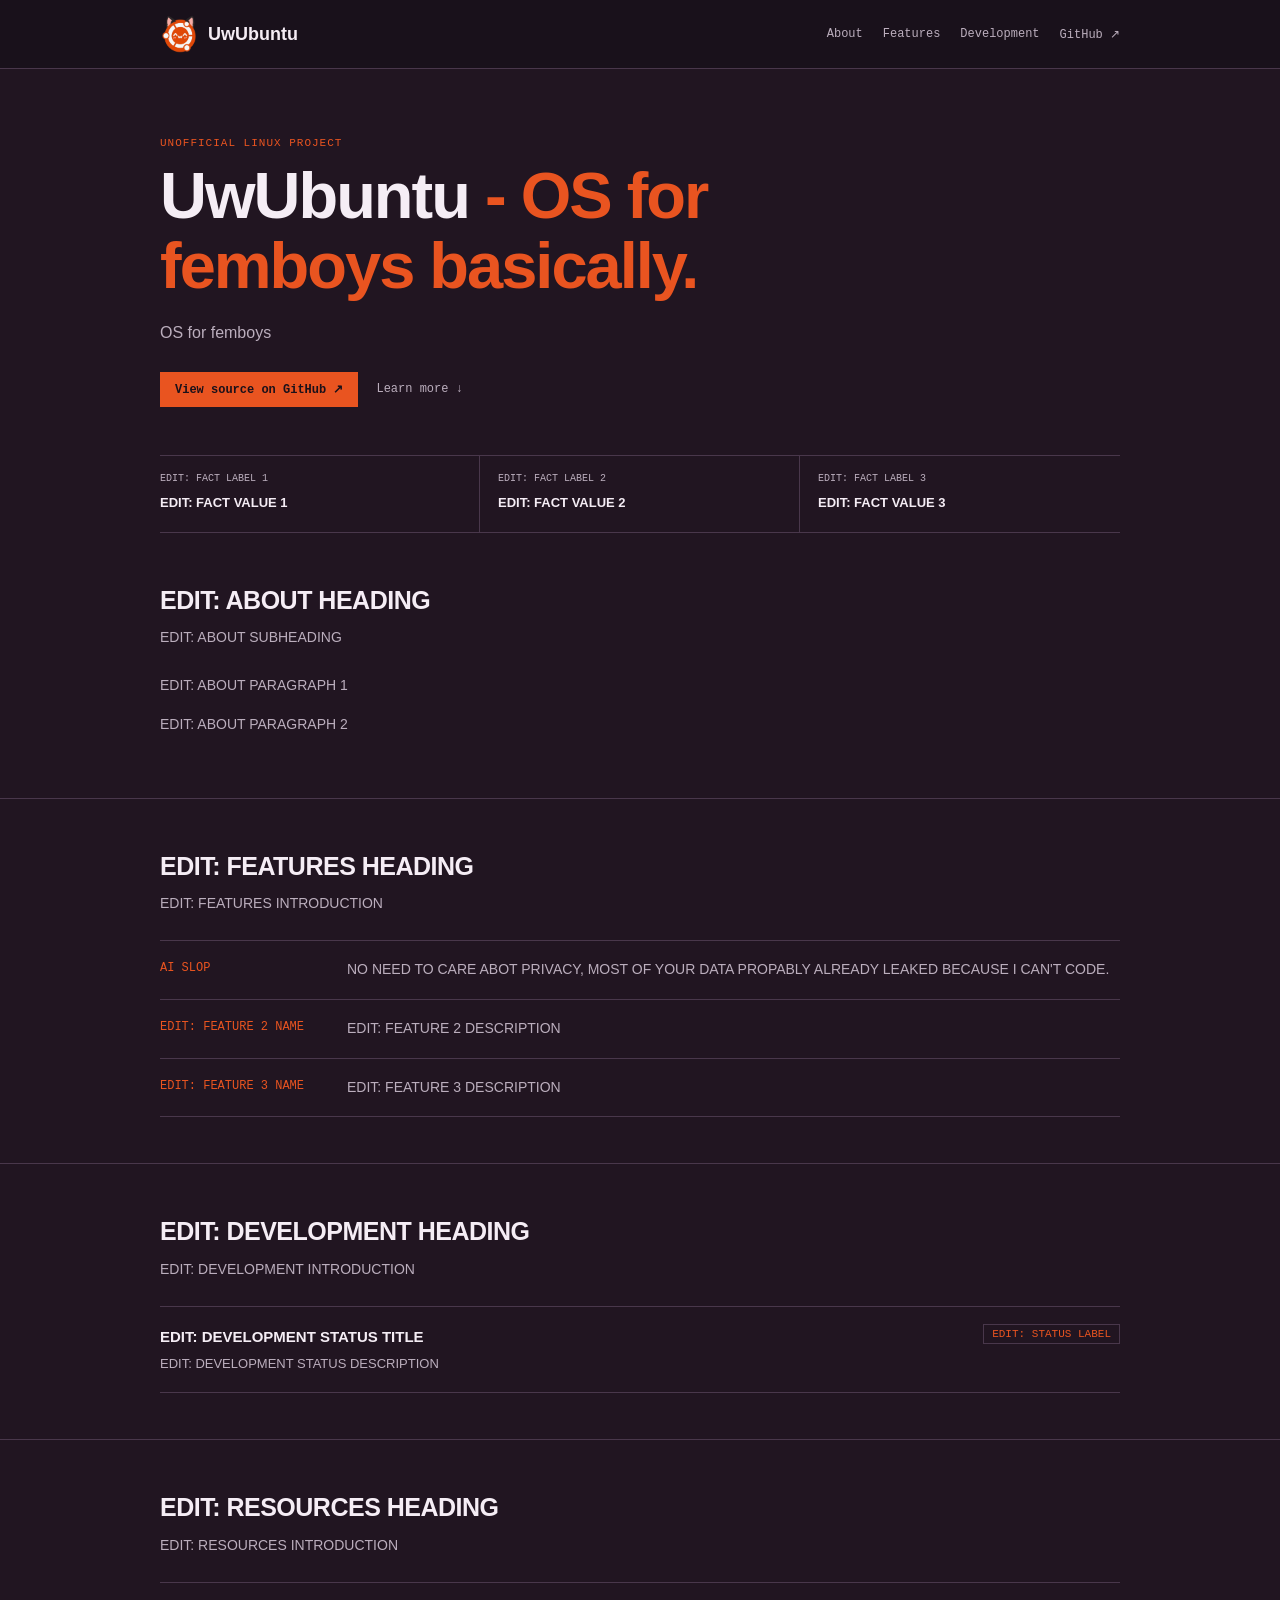
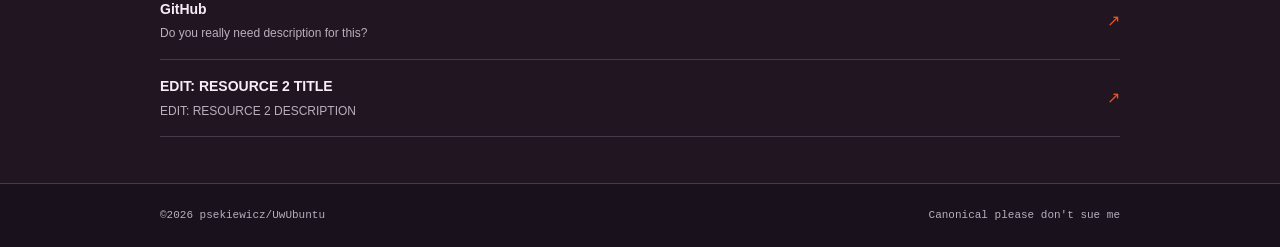
==== commit 6bedf603: "Update resource link and footer content" ====
--- a/index.html
+++ b/index.html
@@ -549,8 +549,8 @@
            href="https://github.com/psekiewicz/UwUbuntu"
            target="_blank" rel="noopener noreferrer">
           <span>
-            <strong>EDIT: RESOURCE 1 TITLE</strong>
-            <small>EDIT: RESOURCE 1 DESCRIPTION</small>
+            <strong>GitHub</strong>
+            <small>Do you really need description for this?</small>
           </span>
           <span class="arrow">↗</span>
         </a>
@@ -571,8 +571,8 @@
   <!-- FOOTER: SEARCH FOR "EDIT: FOOTER" -->
   <footer>
     <div class="container footer-content">
-      <span>EDIT: FOOTER COPYRIGHT OR PROJECT TEXT</span>
-      <span>EDIT: FOOTER DISCLAIMER OR CREDITS</span>
+      <span>©2026 psekiewicz/UwUbuntu</span>
+      <span>Canonical please don't sue me</span>
     </div>
   </footer>
 
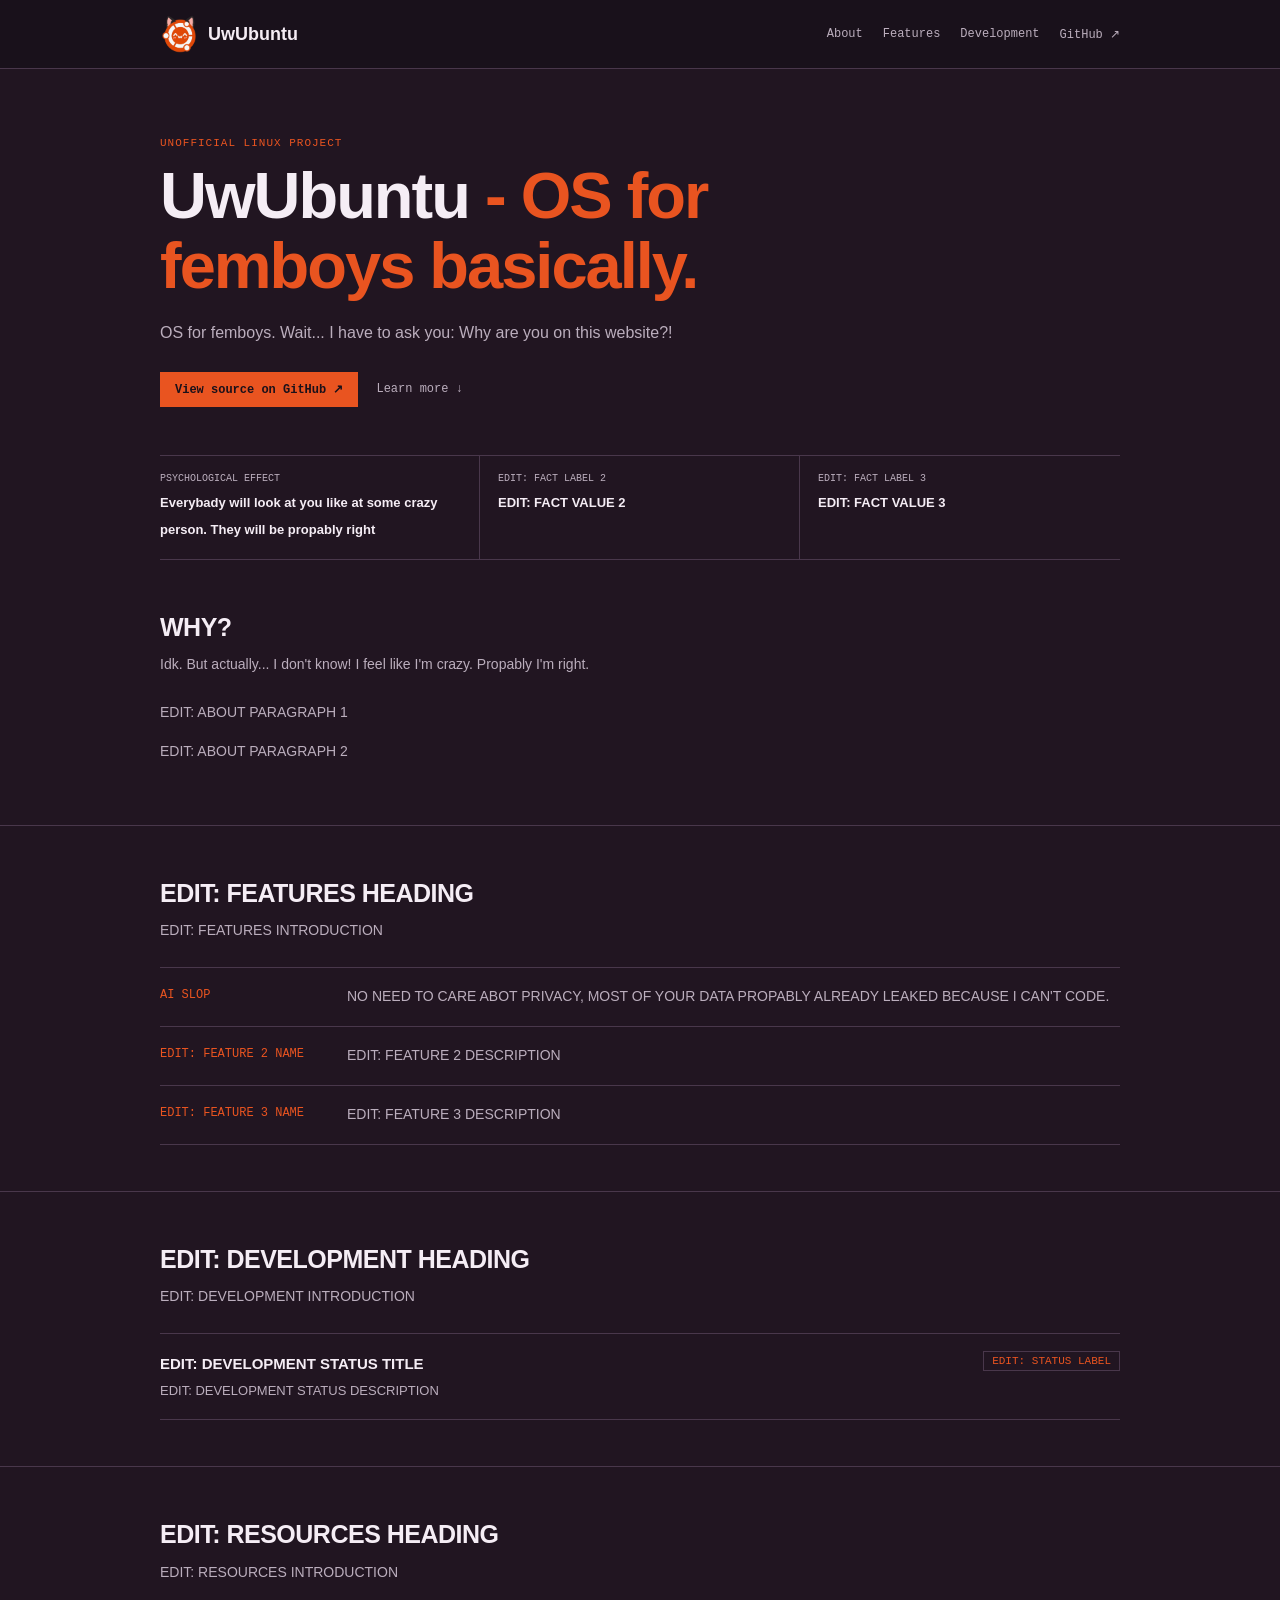
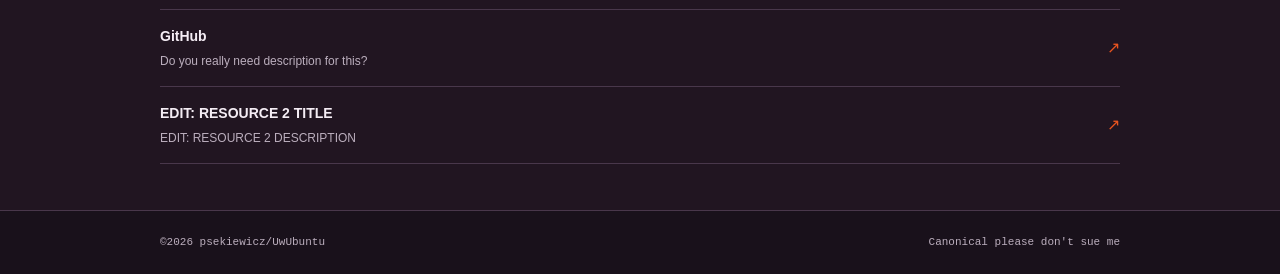
==== commit 8dff0d2d: "Revise title, introduction, facts, and about section Updated the page title and modified introductio" ====
--- a/index.html
+++ b/index.html
@@ -7,7 +7,7 @@
   <meta name="theme-color" content="#211521">
 
   <!-- EDIT: PAGE TITLE -->
-  <title>UwUbuntu — Furry Edition</title>
+  <title>UwUbuntu </title>
 
   <!-- EDIT: PAGE DESCRIPTION -->
   <meta name="description"
@@ -419,7 +419,9 @@
 
       <!-- EDIT: INTRODUCTION -->
       <p class="intro-text">
-        OS for femboys
+        OS for femboys. 
+        Wait... I have to ask you:
+        Why are you on this website?!
         <!-- Add your own introduction here. -->
       </p>
 
@@ -443,8 +445,8 @@
     <section class="container facts" aria-label="Project facts">
 
       <div class="fact">
-        <span class="fact-label">EDIT: FACT LABEL 1</span>
-        <span class="fact-value">EDIT: FACT VALUE 1</span>
+        <span class="fact-label">Psychological effect</span>
+        <span class="fact-value">Everybady will look at you like at some crazy person. They will be propably right</span>
       </div>
 
       <div class="fact">
@@ -463,10 +465,11 @@
     <section class="section" id="about">
       <div class="container">
 
-        <h2 class="section-title">EDIT: ABOUT HEADING</h2>
+        <h2 class="section-title">WHY?</h2>
 
         <p class="section-subtitle">
-          EDIT: ABOUT SUBHEADING
+          Idk.
+          But actually... I don't know! I feel like I'm crazy. Propably I'm right.
         </p>
 
         <div class="copy">
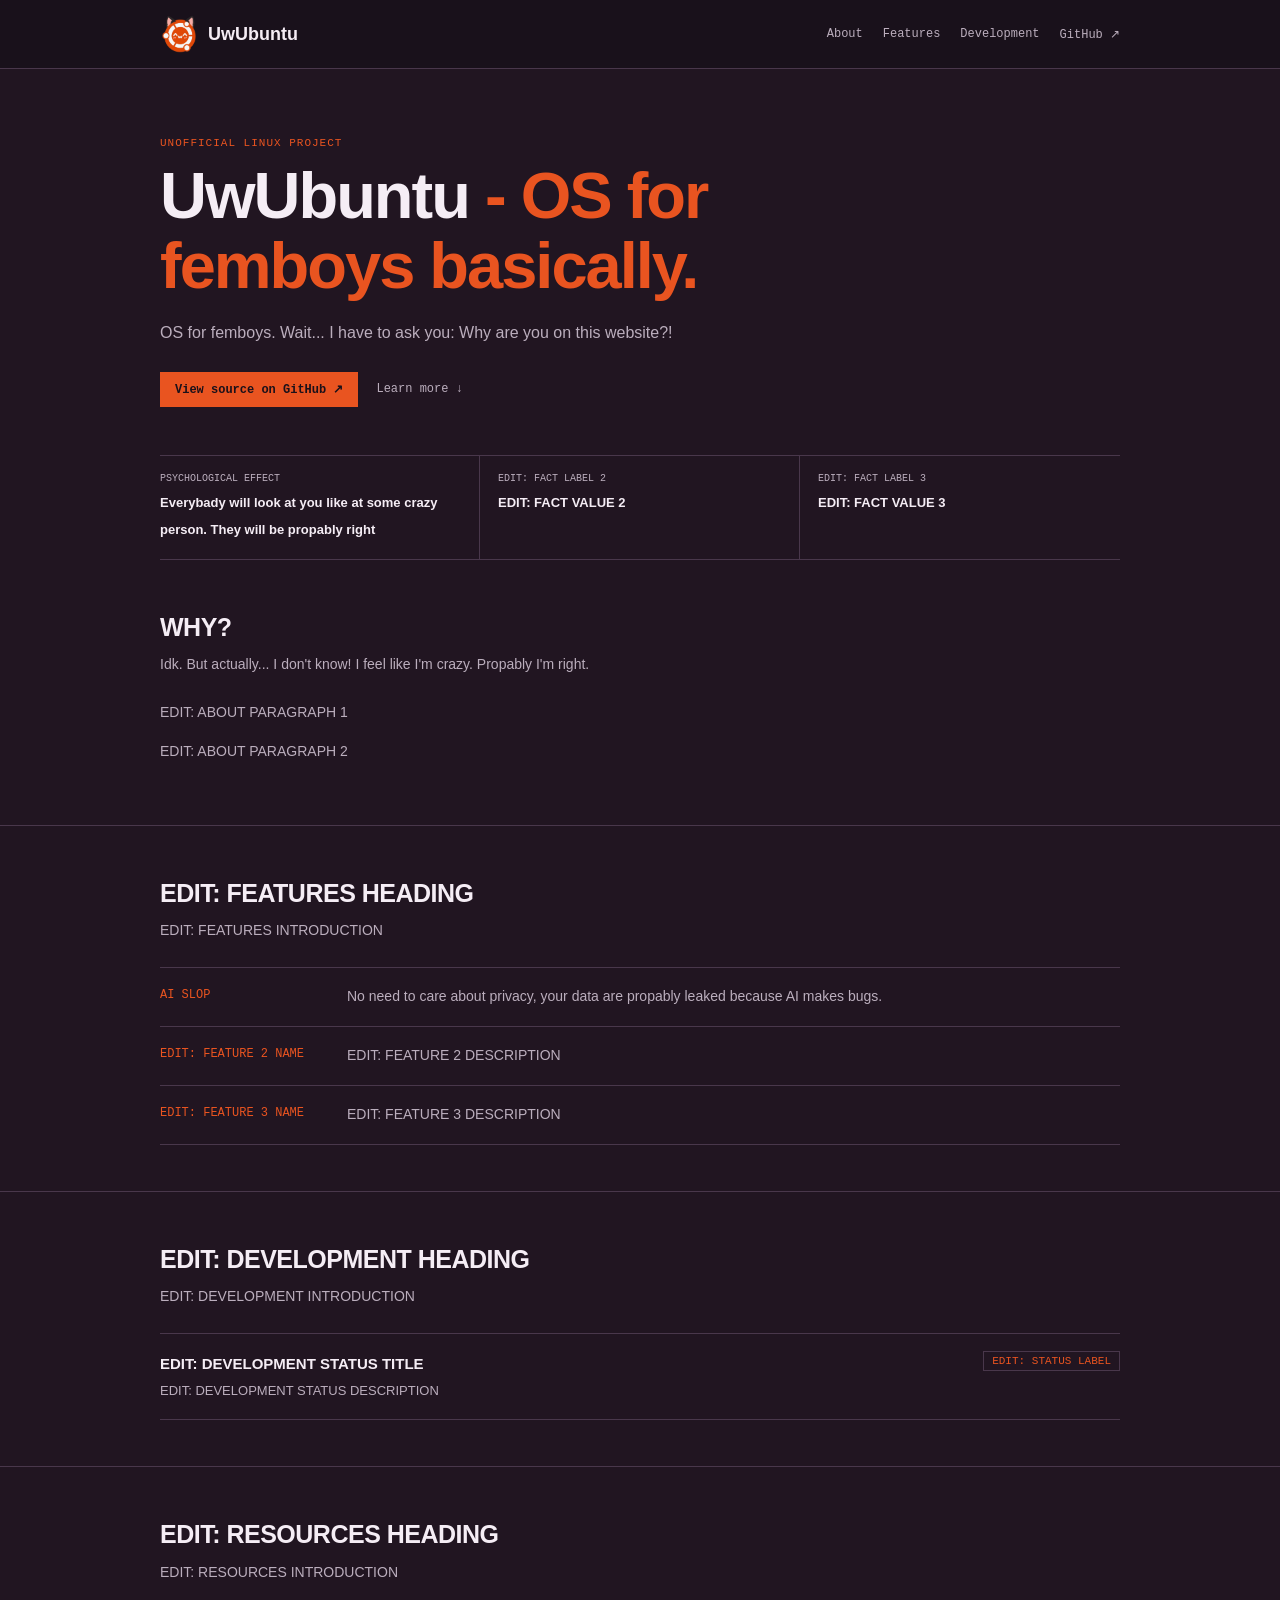
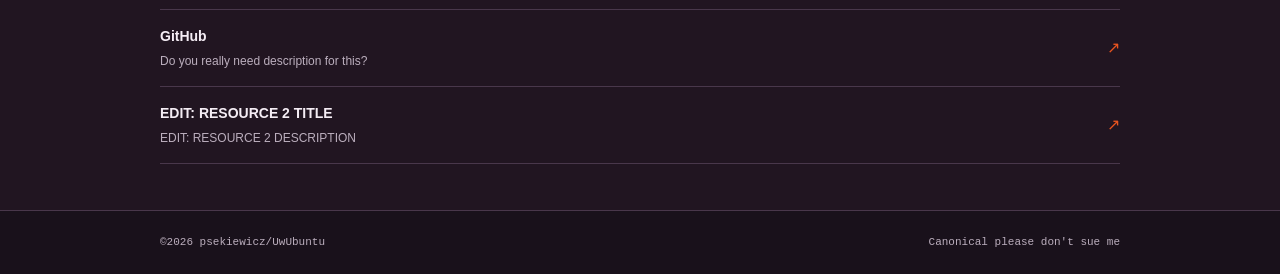
==== commit 7c5aec05: "Fix typos in privacy message in index.html" ====
--- a/index.html
+++ b/index.html
@@ -499,7 +499,7 @@
 
           <article class="feature">
             <div class="feature-name">AI SLOP</div>
-            <p>NO NEED TO CARE ABOT PRIVACY, MOST OF YOUR DATA PROPABLY ALREADY LEAKED BECAUSE I CAN'T CODE.</p>
+            <p>No need to care about privacy, your data are propably leaked because AI makes bugs.</p>
           </article>
 
           <article class="feature">
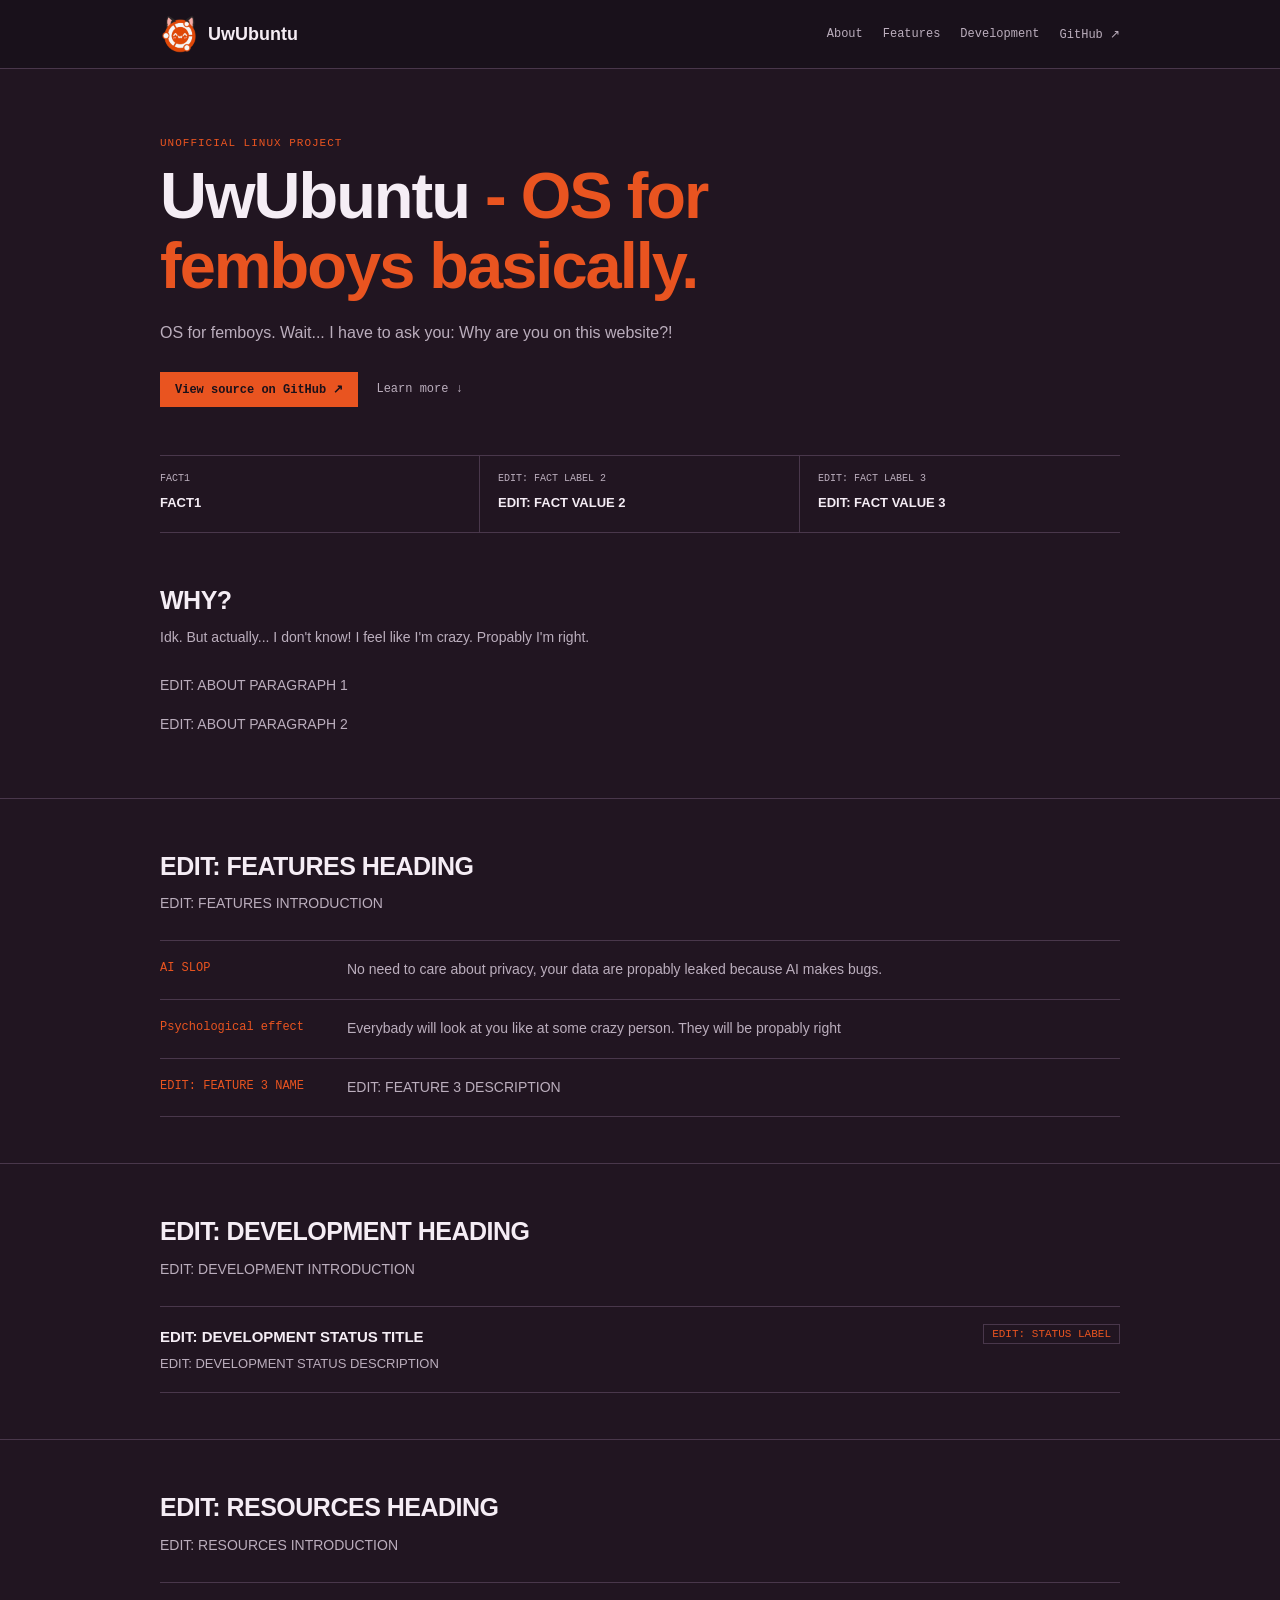
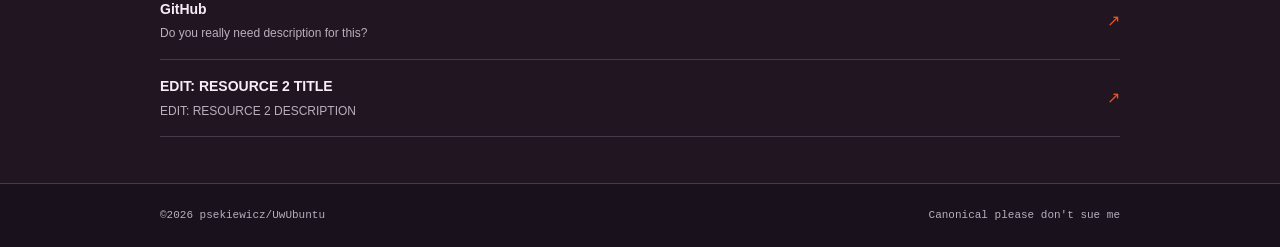
==== commit 1afd9d4c: "Update psychological effect facts in index.html" ====
--- a/index.html
+++ b/index.html
@@ -445,8 +445,8 @@
     <section class="container facts" aria-label="Project facts">
 
       <div class="fact">
-        <span class="fact-label">Psychological effect</span>
-        <span class="fact-value">Everybady will look at you like at some crazy person. They will be propably right</span>
+        <span class="fact-label">FACT1</span>
+        <span class="fact-value">FACT1</span>
       </div>
 
       <div class="fact">
@@ -503,8 +503,8 @@
           </article>
 
           <article class="feature">
-            <div class="feature-name">EDIT: FEATURE 2 NAME</div>
-            <p>EDIT: FEATURE 2 DESCRIPTION</p>
+            <div class="feature-name">Psychological effect</div>
+            <p>Everybady will look at you like at some crazy person. They will be propably right</p>
           </article>
 
           <article class="feature">
